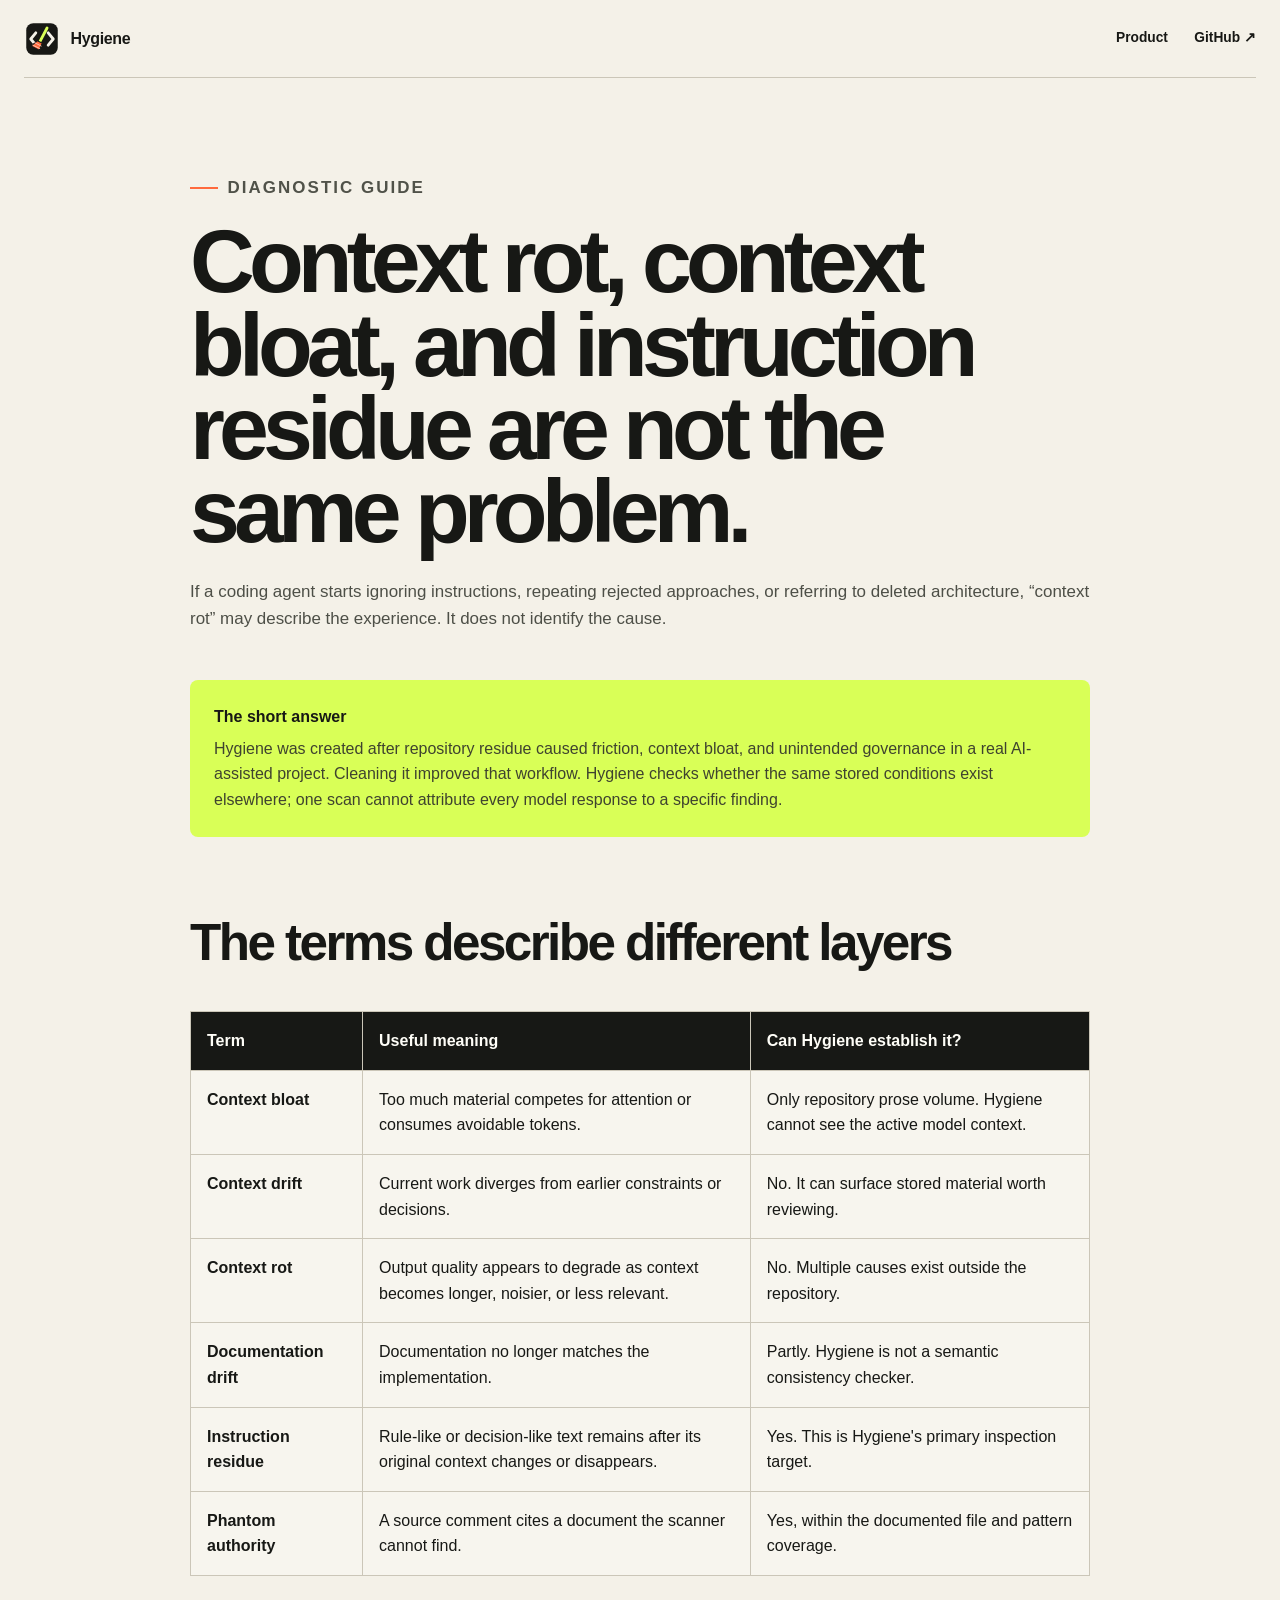
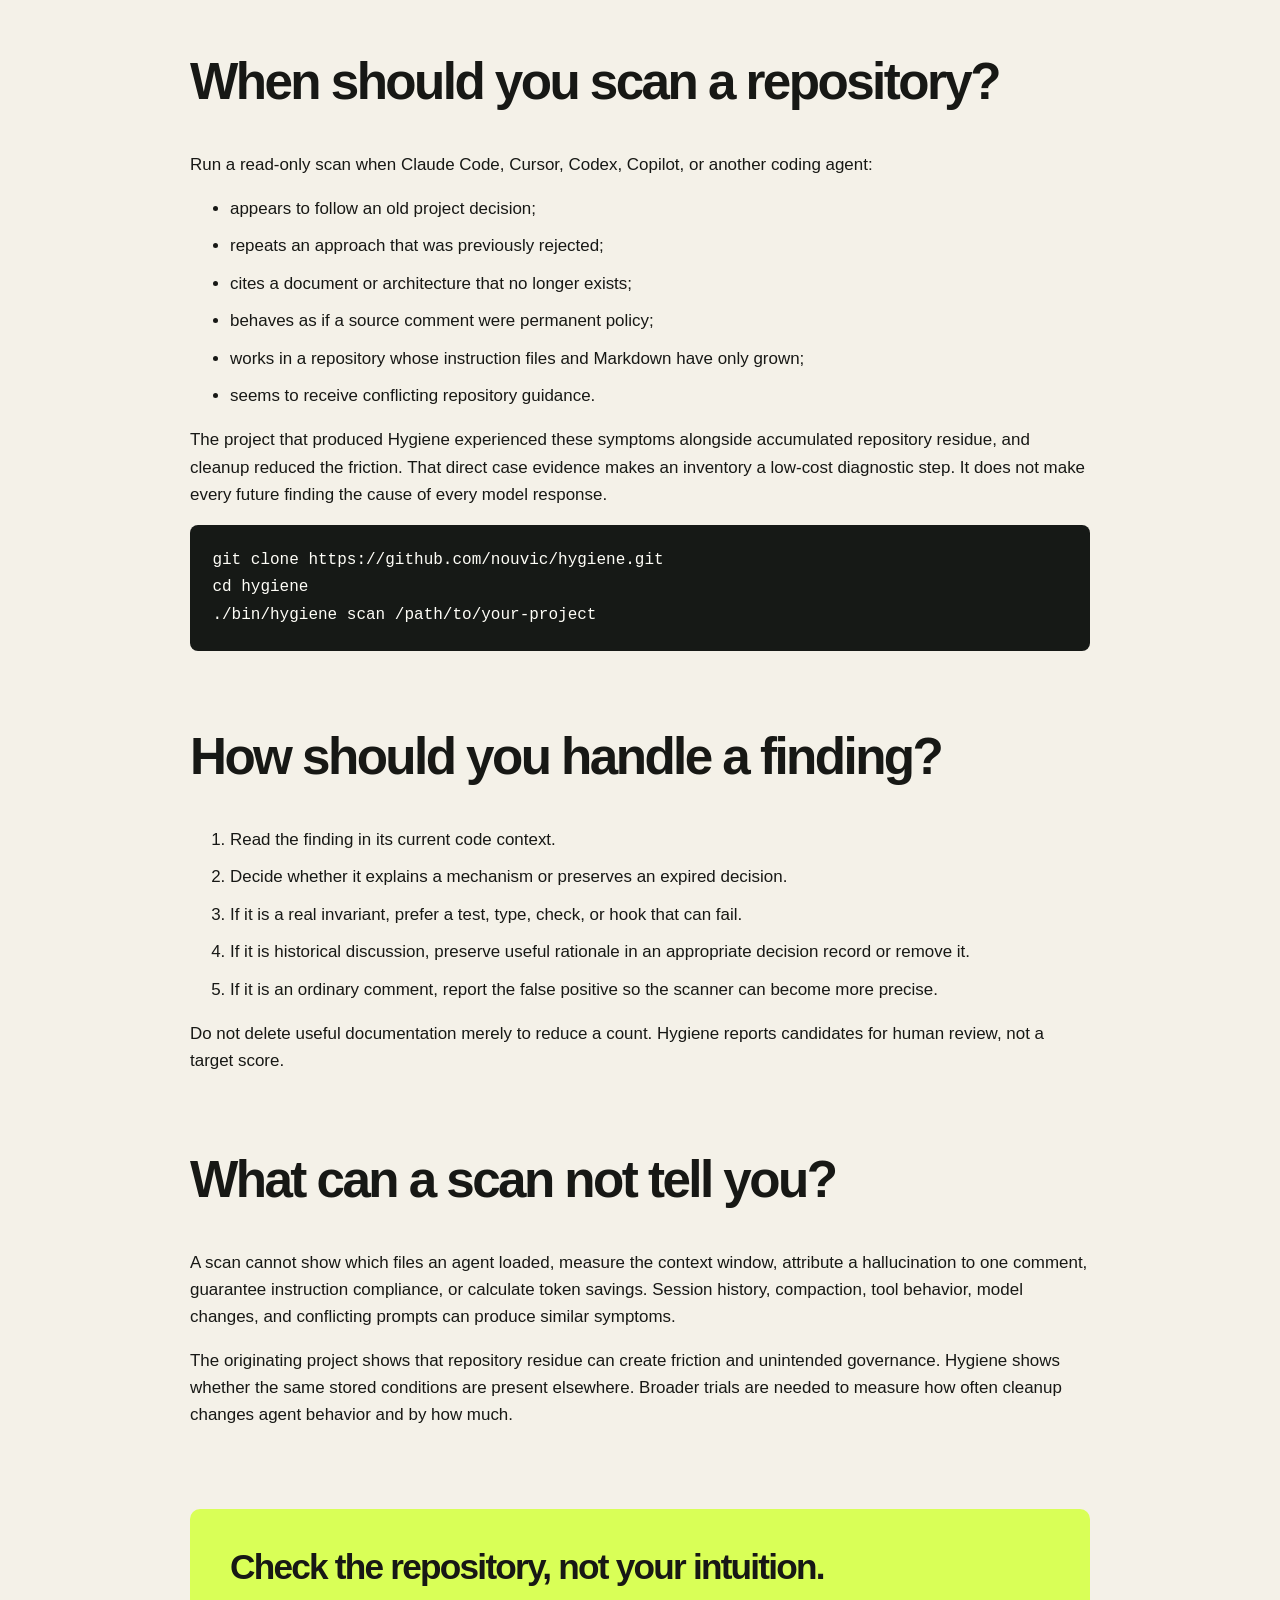
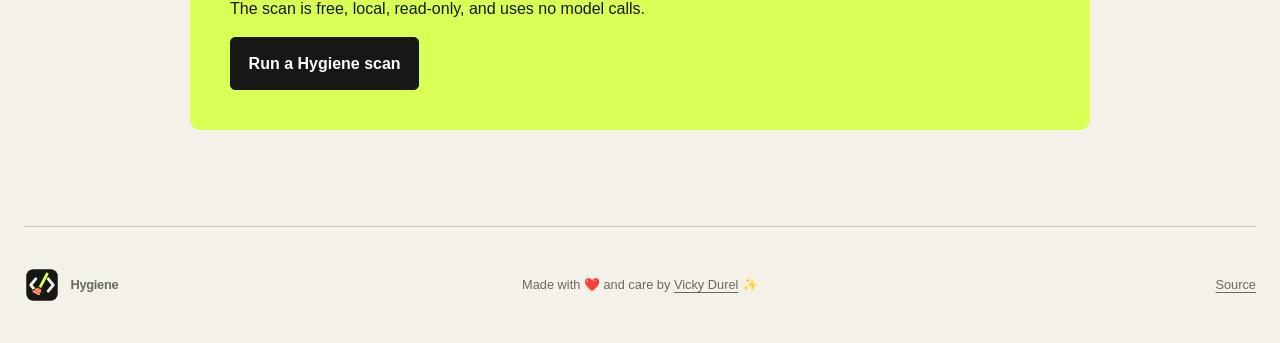
==== guides/context-rot-and-instruction-residue/index.html @ 4d736c56 "feat: publish context rot diagnostic guide" ====
<!doctype html>
<html lang="en">
<head>
  <meta charset="utf-8">
  <meta name="viewport" content="width=device-width, initial-scale=1">
  <title>Context Rot vs Context Bloat vs Instruction Residue | Hygiene</title>
  <meta name="description" content="Learn why an AI coding agent may follow old instructions, how context rot differs from repository instruction residue, and what Hygiene can actually diagnose.">
  <meta name="author" content="Vicky Durel">
  <meta name="robots" content="index, follow, max-image-preview:large, max-snippet:-1">
  <link rel="canonical" href="https://nouvic.github.io/hygiene/guides/context-rot-and-instruction-residue/">
  <link rel="icon" href="../../favicon.svg" type="image/svg+xml">
  <link rel="stylesheet" href="../../styles.css">
  <meta property="og:title" content="Context Rot vs Context Bloat vs Instruction Residue">
  <meta property="og:description" content="A precise diagnostic guide for AI coding agents that ignore instructions, repeat rejected approaches, or refer to deleted architecture.">
  <meta property="og:type" content="article">
  <meta property="og:url" content="https://nouvic.github.io/hygiene/guides/context-rot-and-instruction-residue/">
  <meta property="og:image" content="https://nouvic.github.io/hygiene/og-image.png">
  <script type="application/ld+json">
  {
    "@context": "https://schema.org",
    "@type": "TechArticle",
    "headline": "Context Rot vs Context Bloat vs Instruction Residue",
    "description": "A diagnostic guide for distinguishing active-context problems from stale instructions stored in an AI-assisted repository.",
    "datePublished": "2026-09-29",
    "dateModified": "2026-09-29",
    "author": {"@type": "Person", "name": "Vicky Durel", "url": "https://vickydurel.me/"},
    "publisher": {"@type": "Person", "name": "Vicky Durel"},
    "mainEntityOfPage": "https://nouvic.github.io/hygiene/guides/context-rot-and-instruction-residue/"
  }
  </script>
</head>
<body>
  <a class="skip-link" href="#main">Skip to content</a>
  <header class="site-header">
    <a class="brand" href="../../"><img class="brand-mark" src="../../logo.svg" width="36" height="36" alt=""><span>Hygiene</span></a>
    <nav aria-label="Guide navigation"><a href="../../">Product</a><a href="https://github.com/nouvic/hygiene">GitHub ↗</a></nav>
  </header>
  <main class="guide" id="main">
    <article>
      <p class="eyebrow"><span></span> Diagnostic guide</p>
      <h1>Context rot, context bloat, and instruction residue are not the same problem.</h1>
      <p class="guide-lede">If a coding agent starts ignoring instructions, repeating rejected approaches, or referring to deleted architecture, “context rot” may describe the experience. It does not identify the cause.</p>

      <div class="answer-box"><strong>The short answer</strong><p>Hygiene was created after repository residue caused friction, context bloat, and unintended governance in a real AI-assisted project. Cleaning it improved that workflow. Hygiene checks whether the same stored conditions exist elsewhere; one scan cannot attribute every model response to a specific finding.</p></div>

      <h2>The terms describe different layers</h2>
      <div class="guide-table" role="region" aria-label="Context terminology comparison" tabindex="0">
        <table>
          <thead><tr><th>Term</th><th>Useful meaning</th><th>Can Hygiene establish it?</th></tr></thead>
          <tbody>
            <tr><th>Context bloat</th><td>Too much material competes for attention or consumes avoidable tokens.</td><td>Only repository prose volume. Hygiene cannot see the active model context.</td></tr>
            <tr><th>Context drift</th><td>Current work diverges from earlier constraints or decisions.</td><td>No. It can surface stored material worth reviewing.</td></tr>
            <tr><th>Context rot</th><td>Output quality appears to degrade as context becomes longer, noisier, or less relevant.</td><td>No. Multiple causes exist outside the repository.</td></tr>
            <tr><th>Documentation drift</th><td>Documentation no longer matches the implementation.</td><td>Partly. Hygiene is not a semantic consistency checker.</td></tr>
            <tr><th>Instruction residue</th><td>Rule-like or decision-like text remains after its original context changes or disappears.</td><td>Yes. This is Hygiene's primary inspection target.</td></tr>
            <tr><th>Phantom authority</th><td>A source comment cites a document the scanner cannot find.</td><td>Yes, within the documented file and pattern coverage.</td></tr>
          </tbody>
        </table>
      </div>

      <h2>When should you scan a repository?</h2>
      <p>Run a read-only scan when Claude Code, Cursor, Codex, Copilot, or another coding agent:</p>
      <ul>
        <li>appears to follow an old project decision;</li>
        <li>repeats an approach that was previously rejected;</li>
        <li>cites a document or architecture that no longer exists;</li>
        <li>behaves as if a source comment were permanent policy;</li>
        <li>works in a repository whose instruction files and Markdown have only grown;</li>
        <li>seems to receive conflicting repository guidance.</li>
      </ul>
      <p>The project that produced Hygiene experienced these symptoms alongside accumulated repository residue, and cleanup reduced the friction. That direct case evidence makes an inventory a low-cost diagnostic step. It does not make every future finding the cause of every model response.</p>
      <pre><code>git clone https://github.com/nouvic/hygiene.git
cd hygiene
./bin/hygiene scan /path/to/your-project</code></pre>

      <h2>How should you handle a finding?</h2>
      <ol>
        <li>Read the finding in its current code context.</li>
        <li>Decide whether it explains a mechanism or preserves an expired decision.</li>
        <li>If it is a real invariant, prefer a test, type, check, or hook that can fail.</li>
        <li>If it is historical discussion, preserve useful rationale in an appropriate decision record or remove it.</li>
        <li>If it is an ordinary comment, report the false positive so the scanner can become more precise.</li>
      </ol>
      <p>Do not delete useful documentation merely to reduce a count. Hygiene reports candidates for human review, not a target score.</p>

      <h2>What can a scan not tell you?</h2>
      <p>A scan cannot show which files an agent loaded, measure the context window, attribute a hallucination to one comment, guarantee instruction compliance, or calculate token savings. Session history, compaction, tool behavior, model changes, and conflicting prompts can produce similar symptoms.</p>
      <p>The originating project shows that repository residue can create friction and unintended governance. Hygiene shows whether the same stored conditions are present elsewhere. Broader trials are needed to measure how often cleanup changes agent behavior and by how much.</p>

      <aside class="guide-cta"><h2>Check the repository, not your intuition.</h2><p>The scan is free, local, read-only, and uses no model calls.</p><a class="button primary" href="../../#try-it">Run a Hygiene scan</a></aside>
    </article>
  </main>
  <footer><a class="brand" href="../../"><img class="brand-mark" src="../../logo.svg" width="36" height="36" alt=""><span>Hygiene</span></a><p>Made with ❤️ and care by <a href="https://github.com/nouvic">Vicky Durel</a> ✨</p><p><a href="https://github.com/nouvic/hygiene">Source</a></p></footer>
</body>
</html>
---- styles.css ----
:root {
  --paper: #f4f1e8;
  --paper-deep: #e9e4d7;
  --ink: #171815;
  --muted: #686960;
  --line: #cbc6b8;
  --acid: #d9ff57;
  --acid-deep: #b9e432;
  --orange: #ff6a3d;
  --terminal: #161916;
  --white: #fffef8;
  --max: 1240px;
}

* { box-sizing: border-box; }
html { scroll-behavior: smooth; }
body {
  margin: 0;
  background: var(--paper);
  color: var(--ink);
  font-family: Inter, ui-sans-serif, -apple-system, BlinkMacSystemFont, "Segoe UI", sans-serif;
  font-size: 16px;
  line-height: 1.6;
  text-rendering: optimizeLegibility;
}
a { color: inherit; text-underline-offset: .22em; }
.skip-link { position: fixed; left: 1rem; top: -5rem; z-index: 100; background: var(--ink); color: white; padding: .7rem 1rem; }
.skip-link:focus { top: 1rem; }
.site-header {
  width: min(calc(100% - 3rem), var(--max));
  margin: 0 auto;
  min-height: 78px;
  display: flex;
  align-items: center;
  justify-content: space-between;
  border-bottom: 1px solid var(--line);
}
.brand { display: inline-flex; align-items: center; gap: .65rem; font-weight: 800; text-decoration: none; letter-spacing: -.02em; }
.brand-mark { display: block; width: 36px; height: 36px; border-radius: 8px; }
.beta { padding: .16rem .45rem; border: 1px solid var(--line); border-radius: 99px; color: var(--muted); font-size: .68rem; font-weight: 700; letter-spacing: .08em; text-transform: uppercase; }
nav { display: flex; align-items: center; gap: 1.65rem; font-size: .86rem; font-weight: 650; }
nav a { text-decoration: none; }
.nav-cta { padding: .58rem .85rem; border: 1px solid var(--ink); border-radius: 5px; }

.hero, .section, footer { width: min(calc(100% - 3rem), var(--max)); margin-left: auto; margin-right: auto; }
.hero { min-height: 720px; display: grid; grid-template-columns: 1.03fr .97fr; gap: 6vw; align-items: center; padding: 5.5rem 0 6rem; }
.eyebrow { display: flex; align-items: center; gap: .6rem; margin: 0 0 1.2rem; color: #505249; font-size: .76rem; font-weight: 800; letter-spacing: .12em; text-transform: uppercase; }
.eyebrow span { display: block; width: 28px; height: 2px; background: var(--orange); }
h1, h2, h3, p { margin-top: 0; }
h1 { max-width: 740px; margin-bottom: 1.5rem; font-size: clamp(3.5rem, 6.4vw, 6.75rem); line-height: .93; letter-spacing: -.065em; font-weight: 850; }
.lede { max-width: 660px; color: #4d4f47; font-size: clamp(1.1rem, 1.5vw, 1.35rem); line-height: 1.55; }
.hero-actions { display: flex; flex-wrap: wrap; gap: .8rem; margin: 2rem 0; }
.button { display: inline-flex; align-items: center; justify-content: center; min-height: 50px; padding: .78rem 1.1rem; border: 1px solid var(--ink); border-radius: 5px; font-weight: 800; text-decoration: none; transition: transform .2s, box-shadow .2s, background .2s; }
.button:hover { transform: translateY(-2px); box-shadow: 4px 4px 0 var(--ink); }
.button.primary { background: var(--ink); color: var(--white); }
.button.secondary { background: transparent; }
.trust-row { display: flex; flex-wrap: wrap; gap: .55rem 1.5rem; margin: 2.2rem 0 0; padding: 0; list-style: none; color: var(--muted); font-size: .79rem; font-weight: 700; }
.trust-row li::before { content: "✓"; margin-right: .38rem; color: #597400; }

.terminal-wrap { position: relative; }
.terminal-wrap::before { content: ""; position: absolute; inset: -28px 20px 25px -28px; z-index: -1; background: var(--acid); border-radius: 18px; transform: rotate(-2deg); }
.terminal { overflow: hidden; background: var(--terminal); color: #f1f4e8; border: 1px solid #080908; border-radius: 12px; box-shadow: 0 28px 70px rgba(25,25,18,.22); font-family: ui-monospace, SFMono-Regular, Menlo, Consolas, monospace; font-size: .8rem; }
.terminal-bar { display: flex; align-items: center; gap: .4rem; height: 46px; padding: 0 1rem; background: #222620; border-bottom: 1px solid #343a31; }
.terminal-bar span { width: 10px; height: 10px; border-radius: 99px; background: #6b7165; }
.terminal-bar span:first-child { background: var(--orange); }
.terminal-bar p { margin: 0 auto 0 .6rem; color: #a6ac9e; font-size: .7rem; }
.terminal-body { padding: 1.5rem; }
.terminal-body p { margin-bottom: .55rem; }
.prompt { color: var(--acid); }
.muted { color: #8f9788; }
.finding { margin-top: 1.25rem; padding: 1rem; border-left: 2px solid var(--acid); background: #1d211c; }
.line { color: #d9ded2; }
.tag { display: inline-block; margin-right: .45rem; padding: .12rem .38rem; background: var(--acid); color: #151712; font-size: .64rem; font-weight: 900; }
.tag.warn { background: #ffc254; }
.scan-end { display: flex; justify-content: space-between; gap: 1rem; margin-top: 1.4rem; padding-top: 1rem; border-top: 1px solid #343a31; color: #c4cabd; }
.ok { color: var(--acid); }
.caption { margin: .8rem 0 0; color: var(--muted); font-size: .72rem; }

.section { padding: 7rem 0; border-top: 1px solid var(--line); }
.section-label { margin-bottom: 2rem; color: var(--muted); font-family: ui-monospace, SFMono-Regular, Menlo, monospace; font-size: .72rem; font-weight: 700; letter-spacing: .08em; text-transform: uppercase; }
h2 { font-size: clamp(2.4rem, 4.5vw, 4.8rem); line-height: 1.02; letter-spacing: -.05em; }
.problem-grid { display: grid; grid-template-columns: .9fr 1.1fr; gap: 9vw; }
.body-copy { color: #44463f; font-size: 1.12rem; }
.body-copy p + p { margin-top: 1.25rem; }
.residue-flow { display: grid; grid-template-columns: 1fr auto 1fr auto 1fr; align-items: center; gap: 1.3rem; margin-top: 5rem; }
.residue-flow > div:not(.flow-arrow) { min-height: 190px; padding: 1.4rem; border: 1px solid var(--line); border-radius: 8px; background: rgba(255,255,255,.28); }
.residue-flow span { display: block; margin-bottom: 2.2rem; color: var(--orange); font-family: ui-monospace, SFMono-Regular, Menlo, monospace; font-size: .75rem; }
.residue-flow strong { display: block; margin-bottom: .5rem; font-size: 1.06rem; }
.residue-flow p { margin: 0; color: var(--muted); font-size: .88rem; }
.flow-arrow { color: #77786f; font-size: 1.5rem; }
.symptoms-intro { display: grid; grid-template-columns: .75fr 1.25fr; gap: 8vw; }
.symptoms-intro .section-label { grid-column: 1 / -1; margin-bottom: 0; }
.symptoms-intro h2 { font-size: clamp(2.4rem, 4.2vw, 4.5rem); }
.symptoms-intro > p { color: var(--muted); font-size: 1.12rem; }
.symptom-grid { display: grid; grid-template-columns: 1fr 1fr; margin-top: 3rem; border-top: 1px solid var(--line); border-left: 1px solid var(--line); }
.symptom-grid article { min-height: 190px; padding: 1.5rem; border-right: 1px solid var(--line); border-bottom: 1px solid var(--line); }
.symptom-grid h3 { font-size: 1.1rem; }
.symptom-grid p { color: var(--muted); }
.symptom-grid code { color: #4e6800; font-weight: 700; }
.diagnostic-boundary { margin-top: 2rem; padding: 1.5rem; background: var(--acid); border-radius: 8px; }
.diagnostic-boundary strong { display: block; margin-bottom: .45rem; }
.diagnostic-boundary p { max-width: 900px; color: #3f432f; }
.diagnostic-boundary a { font-weight: 800; }

.signals { display: grid; grid-template-columns: .7fr 1.3fr; gap: 7vw; }
.section-heading { position: sticky; top: 2rem; align-self: start; }
.section-heading p { max-width: 430px; color: var(--muted); }
.signal-grid { display: grid; grid-template-columns: 1fr 1fr; border-top: 1px solid var(--line); border-left: 1px solid var(--line); }
.signal-grid article { min-height: 250px; padding: 1.5rem; border-right: 1px solid var(--line); border-bottom: 1px solid var(--line); }
.signal-no { display: block; margin-bottom: 3rem; color: var(--orange); font-family: ui-monospace, SFMono-Regular, Menlo, monospace; font-size: .7rem; text-transform: uppercase; }
.signal-grid h3 { margin-bottom: .7rem; font-size: 1.17rem; }
.signal-grid p { color: var(--muted); font-size: .9rem; }
.signal-grid .principle { background: var(--acid); }
.principle blockquote { margin: 0 0 1rem; font-size: 1.7rem; font-weight: 850; letter-spacing: -.04em; }
.principle p { color: #383c2b; }

.boundary-card { display: grid; grid-template-columns: .8fr 1.2fr; gap: 8vw; padding: 4rem; background: var(--ink); color: var(--white); border-radius: 12px; }
.boundary-card h2 { margin-bottom: 0; }
.boundary-list > div { display: grid; grid-template-columns: .55fr 1fr; gap: 2rem; padding: 1.2rem 0; border-top: 1px solid #3e413b; }
.boundary-list span { font-weight: 800; }
.boundary-list p { margin: 0; color: #afb2aa; }
.boundary-list code { color: var(--acid); }

.try { display: grid; grid-template-columns: 1.15fr .85fr; gap: 8vw; align-items: center; }
.try-copy > p { max-width: 650px; color: var(--muted); font-size: 1.08rem; }
.command { display: grid; grid-template-columns: 1fr auto; align-items: start; gap: 1rem; margin-top: 2rem; padding: 1.1rem; background: var(--terminal); color: #e9eee1; border-radius: 8px; }
.command code { overflow-x: auto; white-space: nowrap; font-size: .78rem; line-height: 1.8; }
.command button { padding: .45rem .65rem; border: 1px solid #62685d; border-radius: 4px; background: transparent; color: var(--acid); cursor: pointer; font: inherit; font-size: .7rem; font-weight: 800; }
.fine-print { margin-top: .7rem; font-size: .76rem !important; }
.compatibility { margin-top: -.25rem; font-size: .82rem !important; font-weight: 700; }
.feedback-card { padding: 2rem; background: var(--acid); border-radius: 10px; box-shadow: 12px 12px 0 var(--ink); }
.feedback-card h3 { font-size: 1.7rem; line-height: 1.1; letter-spacing: -.035em; }
.feedback-card p:not(.eyebrow) { color: #414531; }
.feedback-card > a { display: block; padding: .8rem 0; border-top: 1px solid rgba(23,24,21,.3); font-weight: 800; text-decoration: none; }

.evidence { background-image: linear-gradient(to right, transparent 49.95%, var(--line) 50%, transparent 50.05%); }
.evidence-grid { display: grid; grid-template-columns: 1fr 1fr; gap: 8vw; }
.evidence-grid h2 { font-size: clamp(2.2rem, 3.7vw, 4rem); }
.evidence-grid p { color: var(--muted); }
.source-links { display: flex; flex-wrap: wrap; gap: 1.4rem; margin-top: 2rem; font-weight: 800; }
.faq { display: grid; grid-template-columns: .75fr 1.25fr; gap: 8vw; }
.faq-intro { position: sticky; top: 2rem; align-self: start; }
.faq-intro > p { max-width: 430px; color: var(--muted); }
.faq-list { border-top: 1px solid var(--line); }
.faq-list article { display: grid; grid-template-columns: .8fr 1.2fr; gap: 2rem; padding: 1.7rem 0; border-bottom: 1px solid var(--line); }
.faq-list h3 { font-size: 1.05rem; }
.faq-list p { margin: 0; color: var(--muted); }
.faq-list code { color: #4e6800; font-weight: 700; }
.origin { display: grid; grid-template-columns: 1fr 1fr; gap: 8vw; background: var(--acid); border-top: 0; border-radius: 12px; padding-left: 4rem; padding-right: 4rem; }
.origin h2 { font-size: clamp(2.2rem, 3.7vw, 4rem); }
.origin-copy { align-self: center; }
.origin-copy p { color: #3f432f; }
.origin-copy a { font-weight: 800; }
.closing { text-align: center; }
.closing .eyebrow, .closing .hero-actions { justify-content: center; }
.closing h2 { font-size: clamp(3rem, 6vw, 6.4rem); }

footer { display: grid; grid-template-columns: 1fr 1fr 1fr; align-items: center; padding: 2.5rem 0; border-top: 1px solid var(--line); color: var(--muted); font-size: .8rem; }
footer p { margin: 0; text-align: center; }
footer p:last-child { text-align: right; }
.guide { width: min(calc(100% - 3rem), 900px); margin: 0 auto; padding: 6rem 0; }
.guide article > h1 { max-width: 880px; font-size: clamp(3.2rem, 7vw, 6.3rem); }
.guide-lede { color: #4d4f47; font-size: 1.3rem; }
.guide article > h2 { margin-top: 5rem; font-size: clamp(2rem, 4vw, 3.4rem); }
.guide article > p, .guide article > ul, .guide article > ol { font-size: 1.06rem; }
.guide li { margin-bottom: .65rem; }
.answer-box { margin: 3rem 0; padding: 1.5rem; background: var(--acid); border-radius: 8px; }
.answer-box p { margin: .4rem 0 0; color: #3f432f; }
.guide-table { overflow-x: auto; }
.guide table { width: 100%; border-collapse: collapse; background: rgba(255,255,255,.25); }
.guide th, .guide td { padding: 1rem; border: 1px solid var(--line); text-align: left; vertical-align: top; }
.guide thead th { background: var(--ink); color: var(--white); }
.guide tbody th { min-width: 160px; }
.guide pre { overflow-x: auto; padding: 1.4rem; background: var(--terminal); color: var(--white); border-radius: 8px; line-height: 1.7; }
.guide-cta { margin-top: 5rem; padding: 2.5rem; background: var(--acid); border-radius: 10px; }
.guide-cta h2 { margin-bottom: .7rem; font-size: 2.2rem; }

@media (max-width: 900px) {
  nav > a:not(.nav-cta) { display: none; }
  .hero { grid-template-columns: 1fr; min-height: auto; gap: 5rem; }
  .terminal-wrap { max-width: 650px; }
  .problem-grid, .signals, .try, .evidence-grid, .boundary-card, .faq, .origin { grid-template-columns: 1fr; }
  .symptoms-intro { grid-template-columns: 1fr; }
  .section-heading, .faq-intro { position: static; }
  .residue-flow { grid-template-columns: 1fr; }
  .flow-arrow { transform: rotate(90deg); justify-self: center; }
  .boundary-card { padding: 2.5rem; }
  .evidence { background-image: none; }
}

@media (max-width: 600px) {
  .site-header, .hero, .section, footer { width: min(calc(100% - 2rem), var(--max)); }
  .site-header { min-height: 68px; }
  .beta { display: none; }
  .nav-cta { padding: .5rem .65rem; font-size: .75rem; }
  .hero { padding-top: 4rem; }
  h1 { font-size: clamp(3rem, 15vw, 4.5rem); }
  .section { padding: 5rem 0; }
  .signal-grid { grid-template-columns: 1fr; }
  .symptom-grid { grid-template-columns: 1fr; }
  .signal-grid article { min-height: 210px; }
  .boundary-card { padding: 1.5rem; }
  .faq-list article { grid-template-columns: 1fr; gap: .4rem; }
  .origin { padding-left: 1.5rem; padding-right: 1.5rem; }
  .boundary-list > div { grid-template-columns: 1fr; gap: .4rem; }
  .command { grid-template-columns: 1fr; }
  footer { grid-template-columns: 1fr; gap: 1rem; text-align: left; }
  footer p, footer p:last-child { text-align: left; }
}

@media (prefers-reduced-motion: reduce) {
  html { scroll-behavior: auto; }
  *, *::before, *::after { transition-duration: .01ms !important; }
}
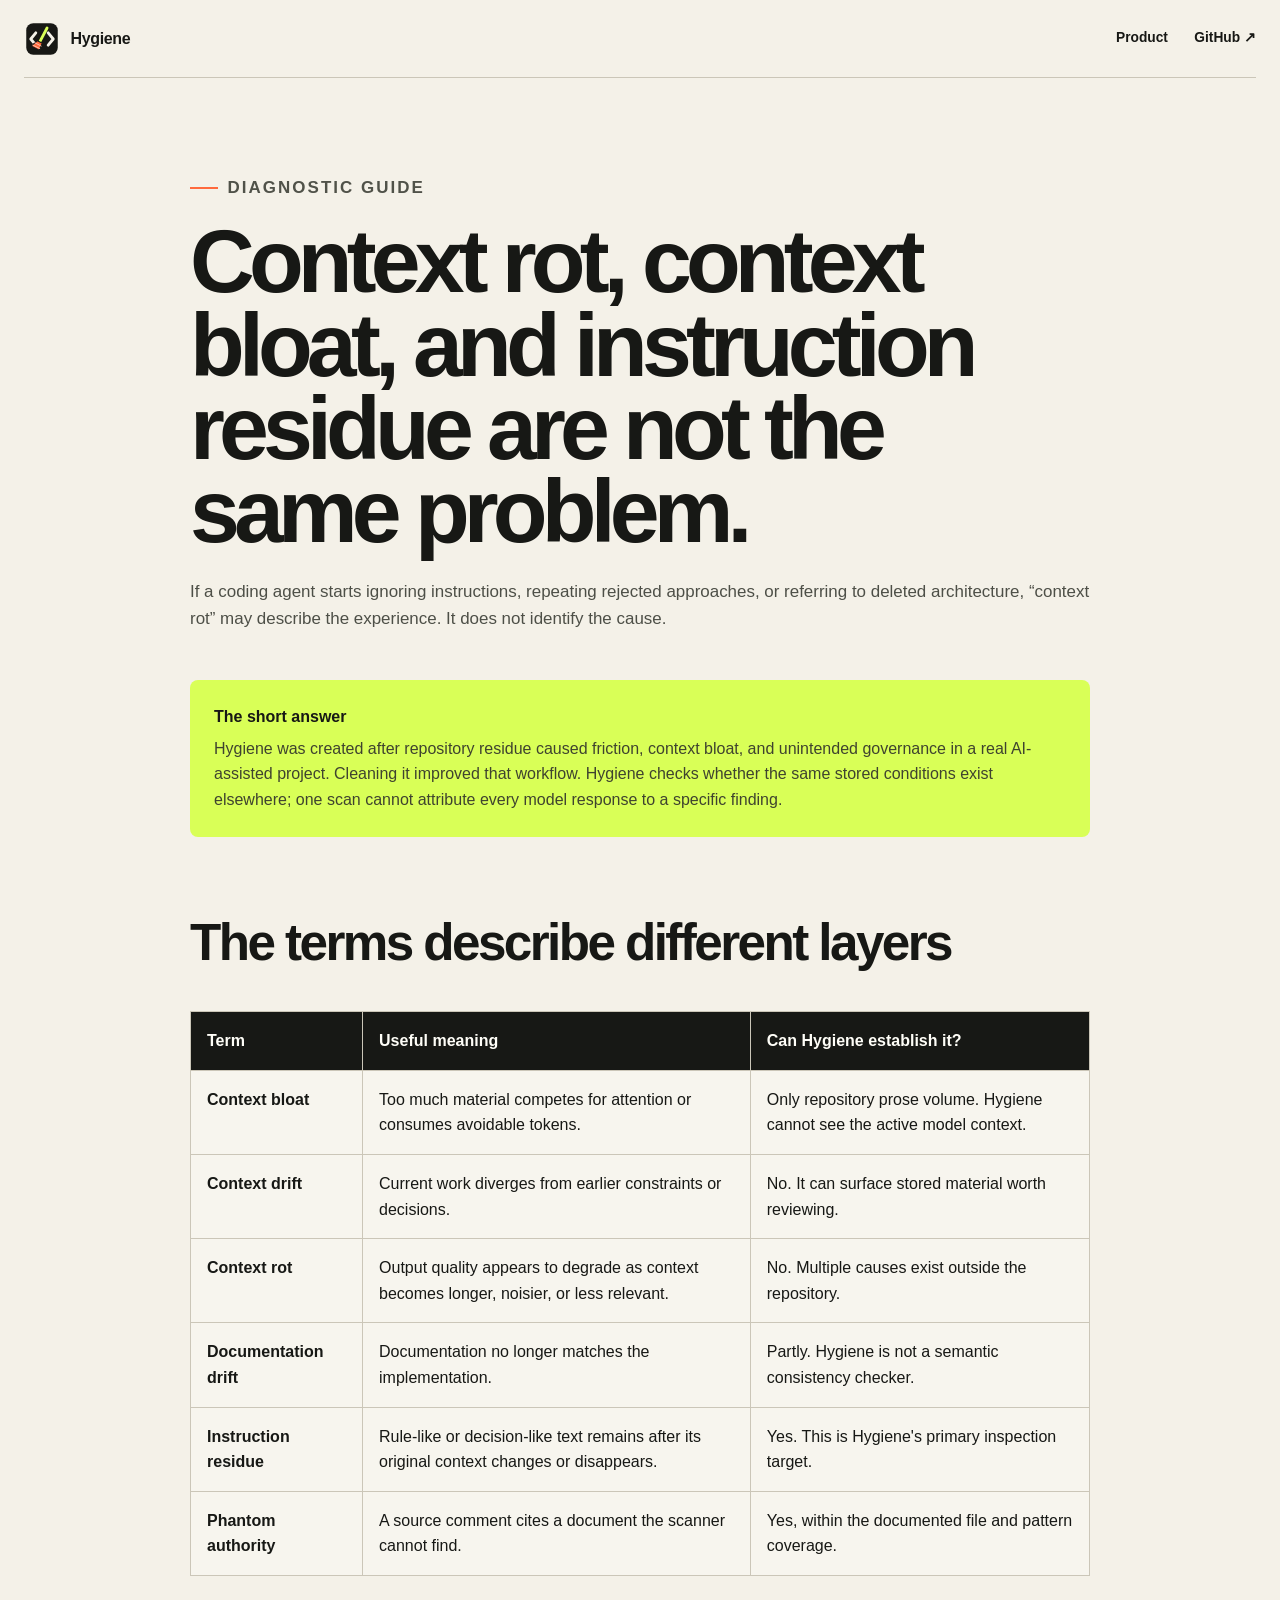
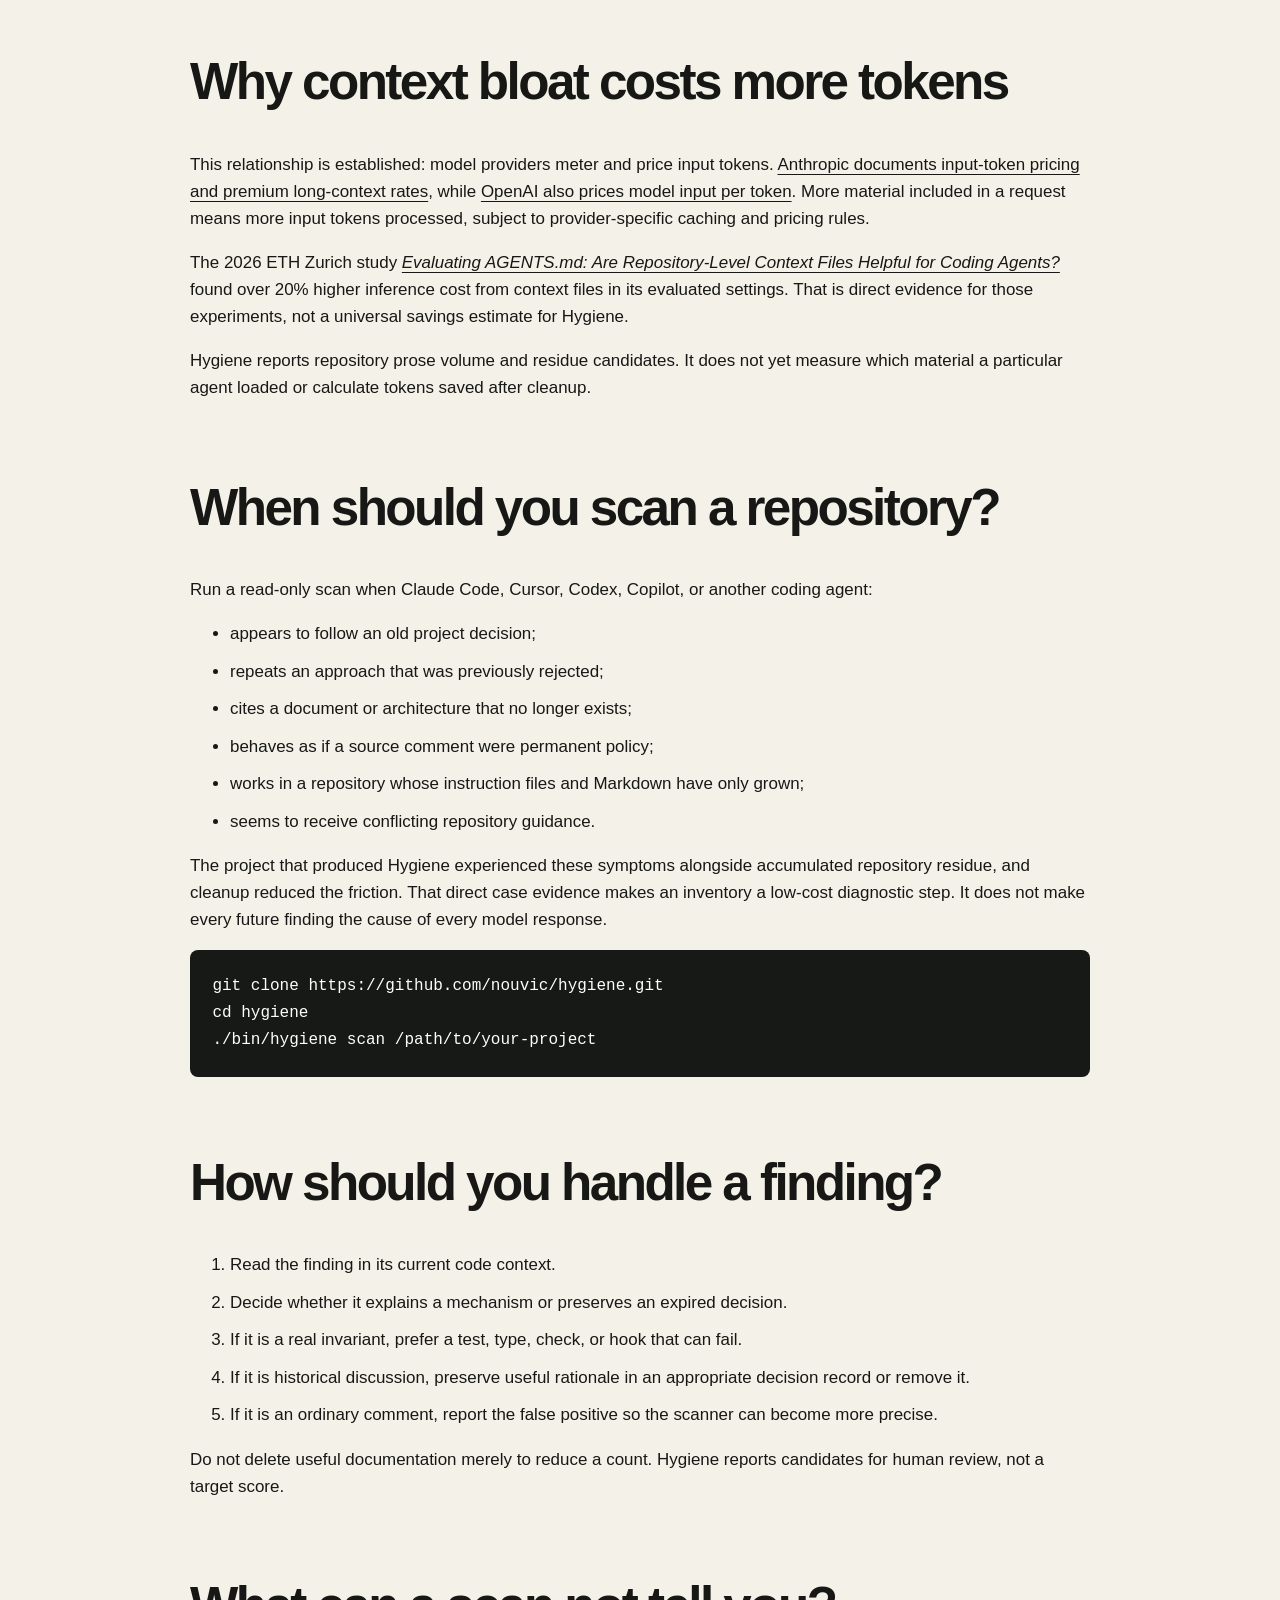
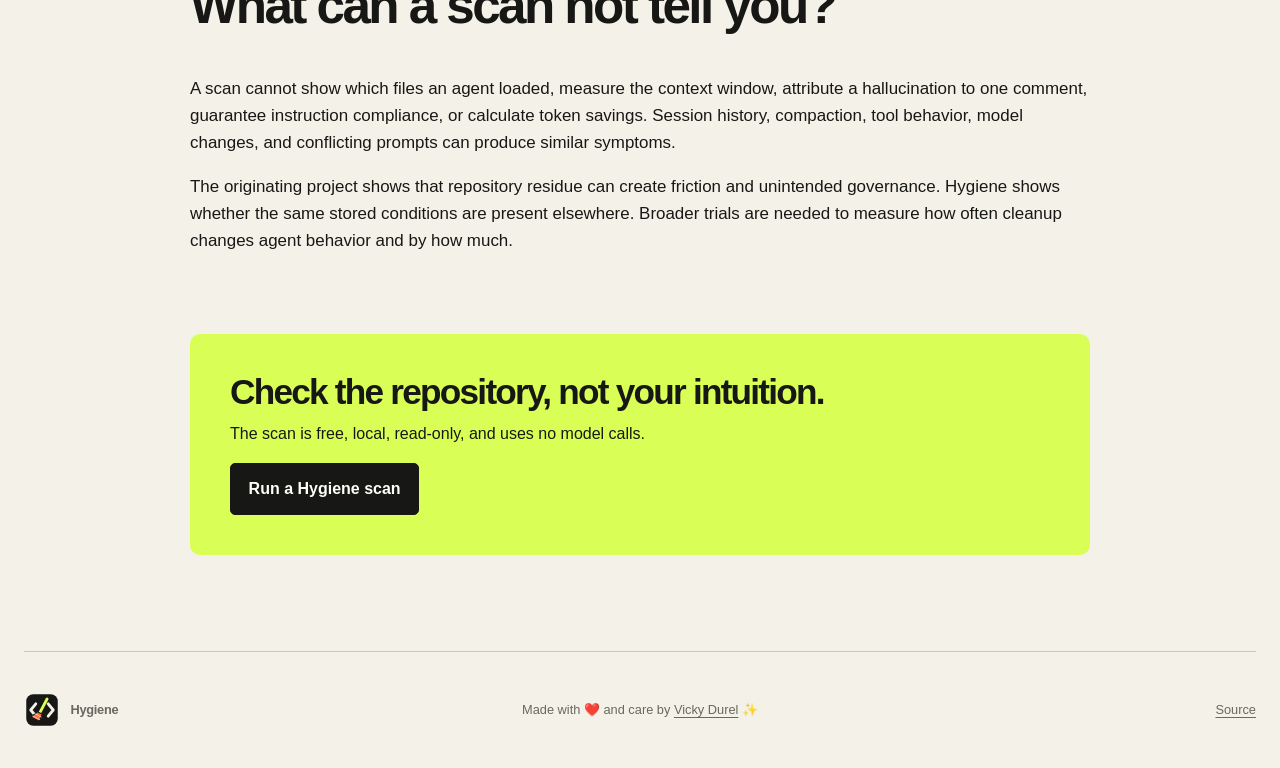
==== commit 8a27ded0: "docs: cite context bloat token costs" ====
--- a/guides/context-rot-and-instruction-residue/index.html
+++ b/guides/context-rot-and-instruction-residue/index.html
@@ -58,6 +58,11 @@
         </table>
       </div>
 
+      <h2>Why context bloat costs more tokens</h2>
+      <p>This relationship is established: model providers meter and price input tokens. <a href="https://docs.anthropic.com/en/docs/about-claude/pricing">Anthropic documents input-token pricing and premium long-context rates</a>, while <a href="https://platform.openai.com/pricing">OpenAI also prices model input per token</a>. More material included in a request means more input tokens processed, subject to provider-specific caching and pricing rules.</p>
+      <p>The 2026 ETH Zurich study <a href="https://arxiv.org/abs/2602.11988"><cite>Evaluating AGENTS.md: Are Repository-Level Context Files Helpful for Coding Agents?</cite></a> found over 20% higher inference cost from context files in its evaluated settings. That is direct evidence for those experiments, not a universal savings estimate for Hygiene.</p>
+      <p>Hygiene reports repository prose volume and residue candidates. It does not yet measure which material a particular agent loaded or calculate tokens saved after cleanup.</p>
+
       <h2>When should you scan a repository?</h2>
       <p>Run a read-only scan when Claude Code, Cursor, Codex, Copilot, or another coding agent:</p>
       <ul>
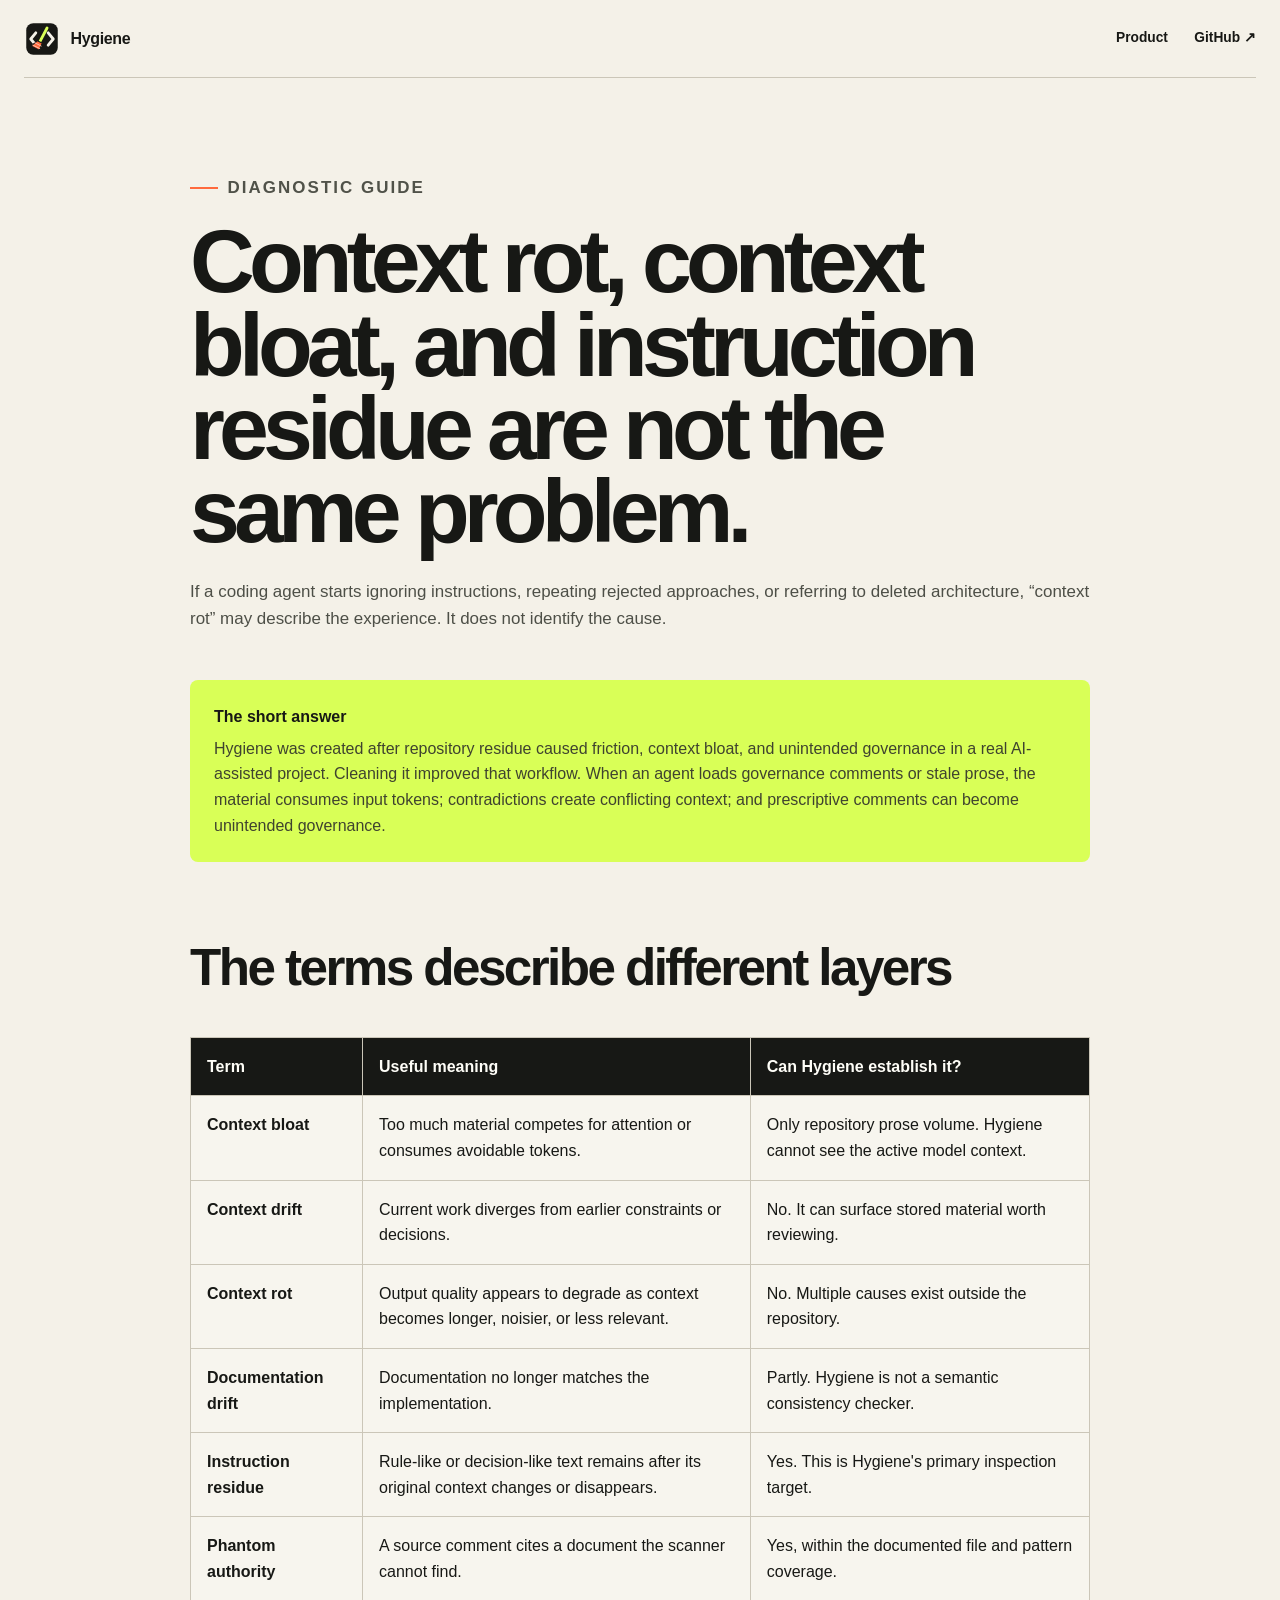
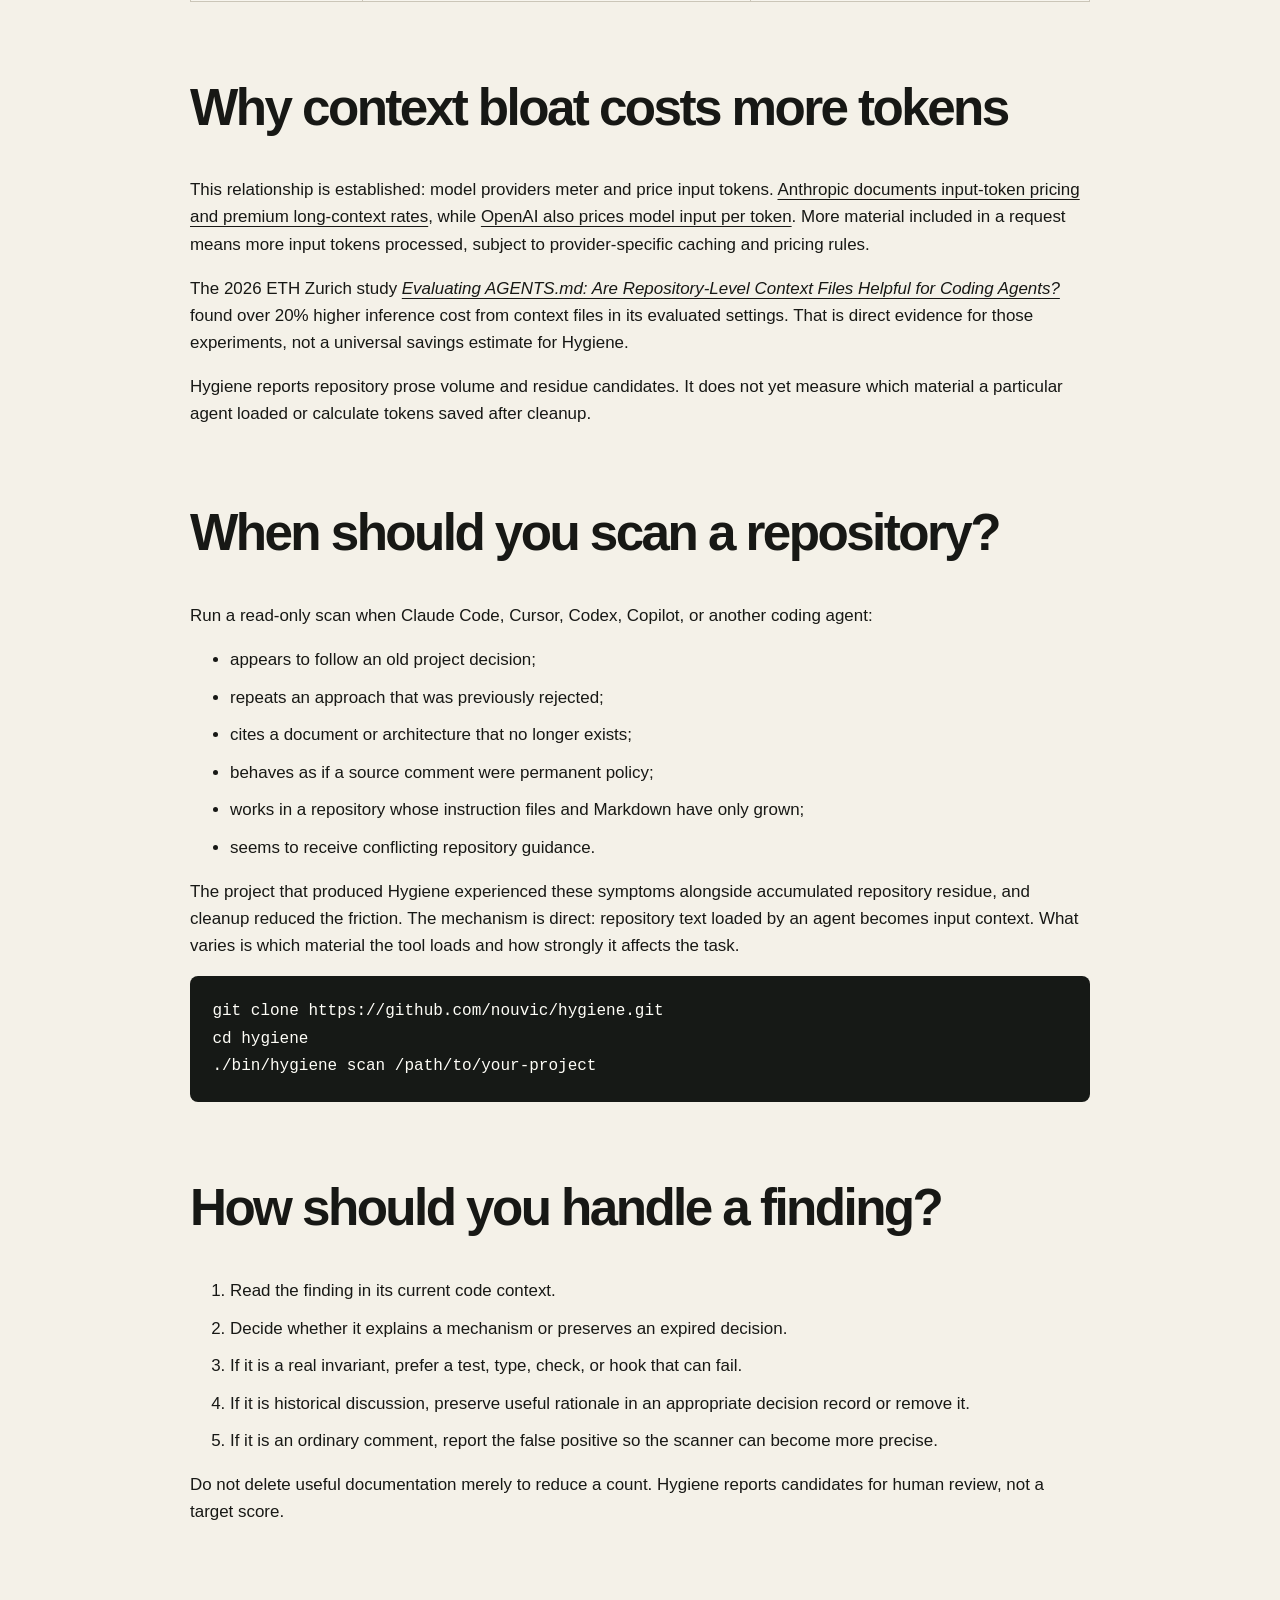
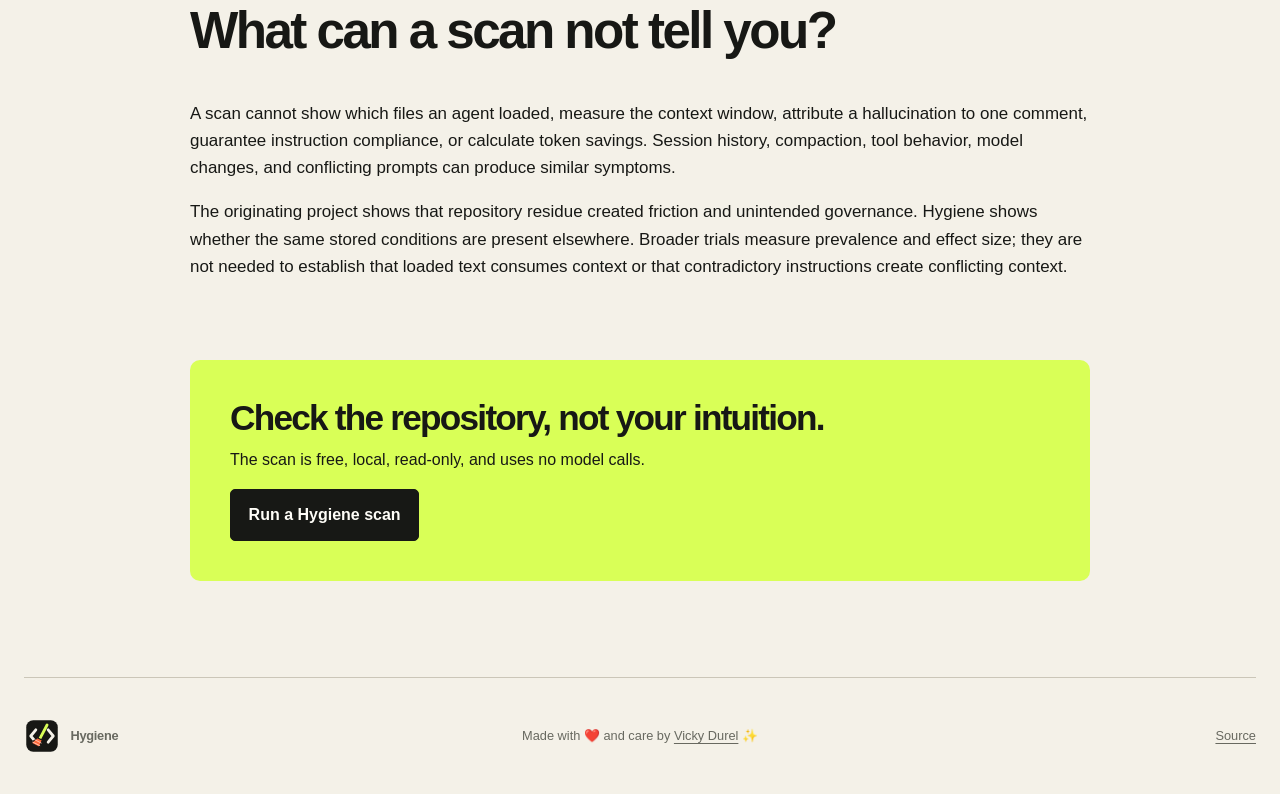
==== commit 91940b48: "docs: clarify repository context mechanism" ====
--- a/guides/context-rot-and-instruction-residue/index.html
+++ b/guides/context-rot-and-instruction-residue/index.html
@@ -41,7 +41,7 @@
       <h1>Context rot, context bloat, and instruction residue are not the same problem.</h1>
       <p class="guide-lede">If a coding agent starts ignoring instructions, repeating rejected approaches, or referring to deleted architecture, “context rot” may describe the experience. It does not identify the cause.</p>
 
-      <div class="answer-box"><strong>The short answer</strong><p>Hygiene was created after repository residue caused friction, context bloat, and unintended governance in a real AI-assisted project. Cleaning it improved that workflow. Hygiene checks whether the same stored conditions exist elsewhere; one scan cannot attribute every model response to a specific finding.</p></div>
+      <div class="answer-box"><strong>The short answer</strong><p>Hygiene was created after repository residue caused friction, context bloat, and unintended governance in a real AI-assisted project. Cleaning it improved that workflow. When an agent loads governance comments or stale prose, the material consumes input tokens; contradictions create conflicting context; and prescriptive comments can become unintended governance.</p></div>
 
       <h2>The terms describe different layers</h2>
       <div class="guide-table" role="region" aria-label="Context terminology comparison" tabindex="0">
@@ -73,7 +73,7 @@
         <li>works in a repository whose instruction files and Markdown have only grown;</li>
         <li>seems to receive conflicting repository guidance.</li>
       </ul>
-      <p>The project that produced Hygiene experienced these symptoms alongside accumulated repository residue, and cleanup reduced the friction. That direct case evidence makes an inventory a low-cost diagnostic step. It does not make every future finding the cause of every model response.</p>
+      <p>The project that produced Hygiene experienced these symptoms alongside accumulated repository residue, and cleanup reduced the friction. The mechanism is direct: repository text loaded by an agent becomes input context. What varies is which material the tool loads and how strongly it affects the task.</p>
       <pre><code>git clone https://github.com/nouvic/hygiene.git
 cd hygiene
 ./bin/hygiene scan /path/to/your-project</code></pre>
@@ -90,7 +90,7 @@
 
       <h2>What can a scan not tell you?</h2>
       <p>A scan cannot show which files an agent loaded, measure the context window, attribute a hallucination to one comment, guarantee instruction compliance, or calculate token savings. Session history, compaction, tool behavior, model changes, and conflicting prompts can produce similar symptoms.</p>
-      <p>The originating project shows that repository residue can create friction and unintended governance. Hygiene shows whether the same stored conditions are present elsewhere. Broader trials are needed to measure how often cleanup changes agent behavior and by how much.</p>
+      <p>The originating project shows that repository residue created friction and unintended governance. Hygiene shows whether the same stored conditions are present elsewhere. Broader trials measure prevalence and effect size; they are not needed to establish that loaded text consumes context or that contradictory instructions create conflicting context.</p>
 
       <aside class="guide-cta"><h2>Check the repository, not your intuition.</h2><p>The scan is free, local, read-only, and uses no model calls.</p><a class="button primary" href="../../#try-it">Run a Hygiene scan</a></aside>
     </article>
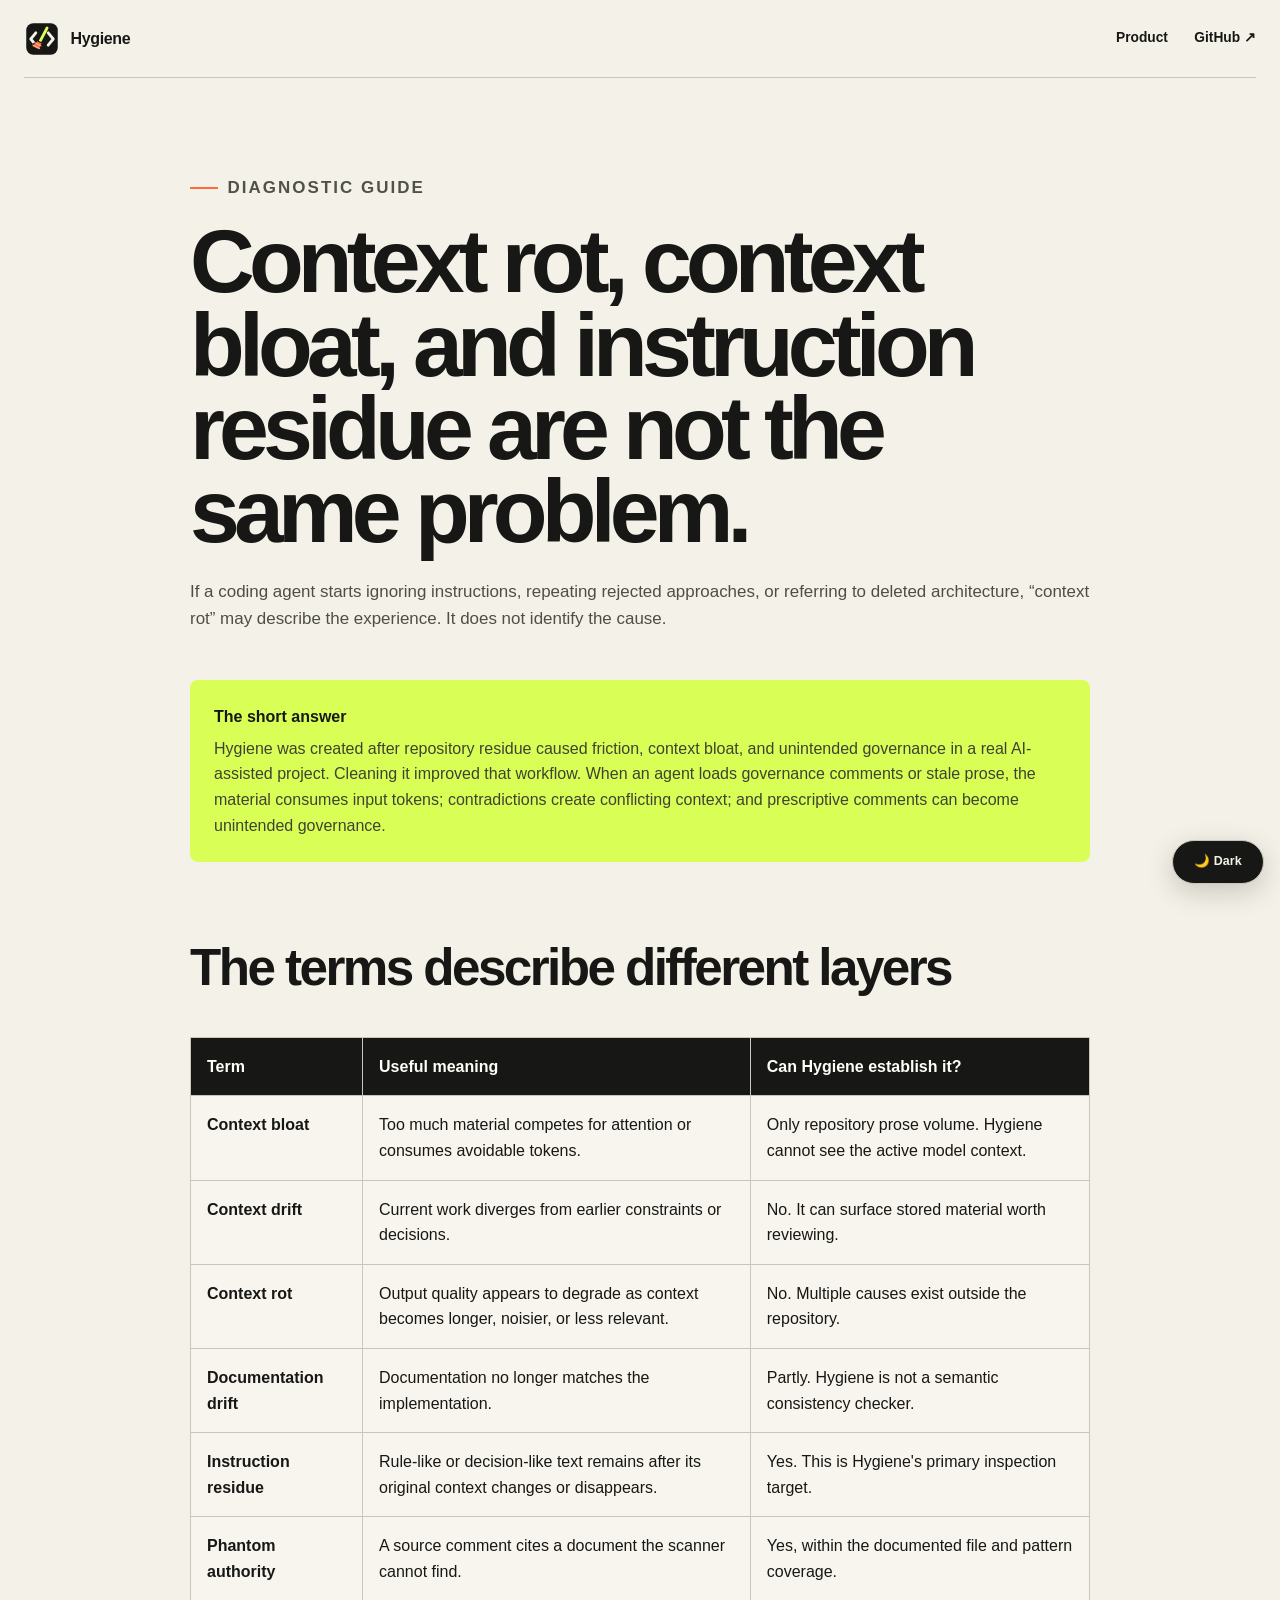
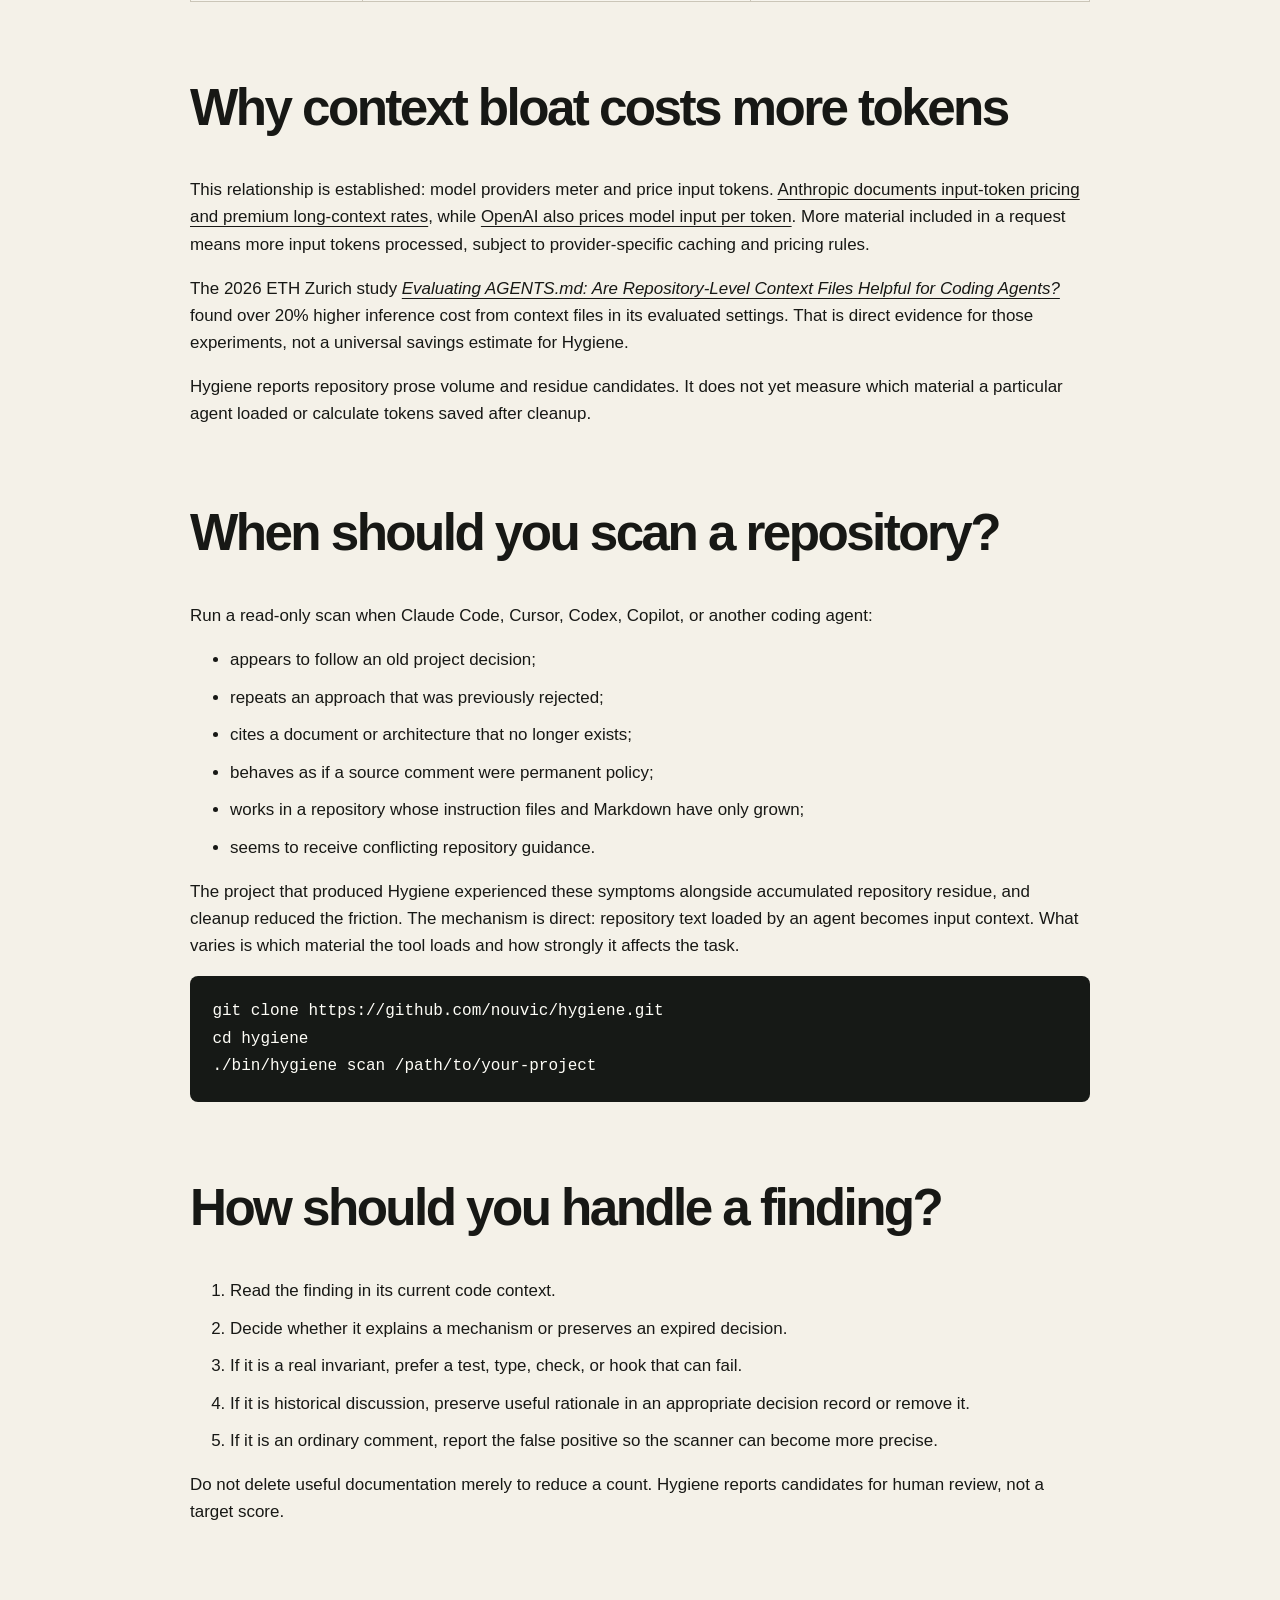
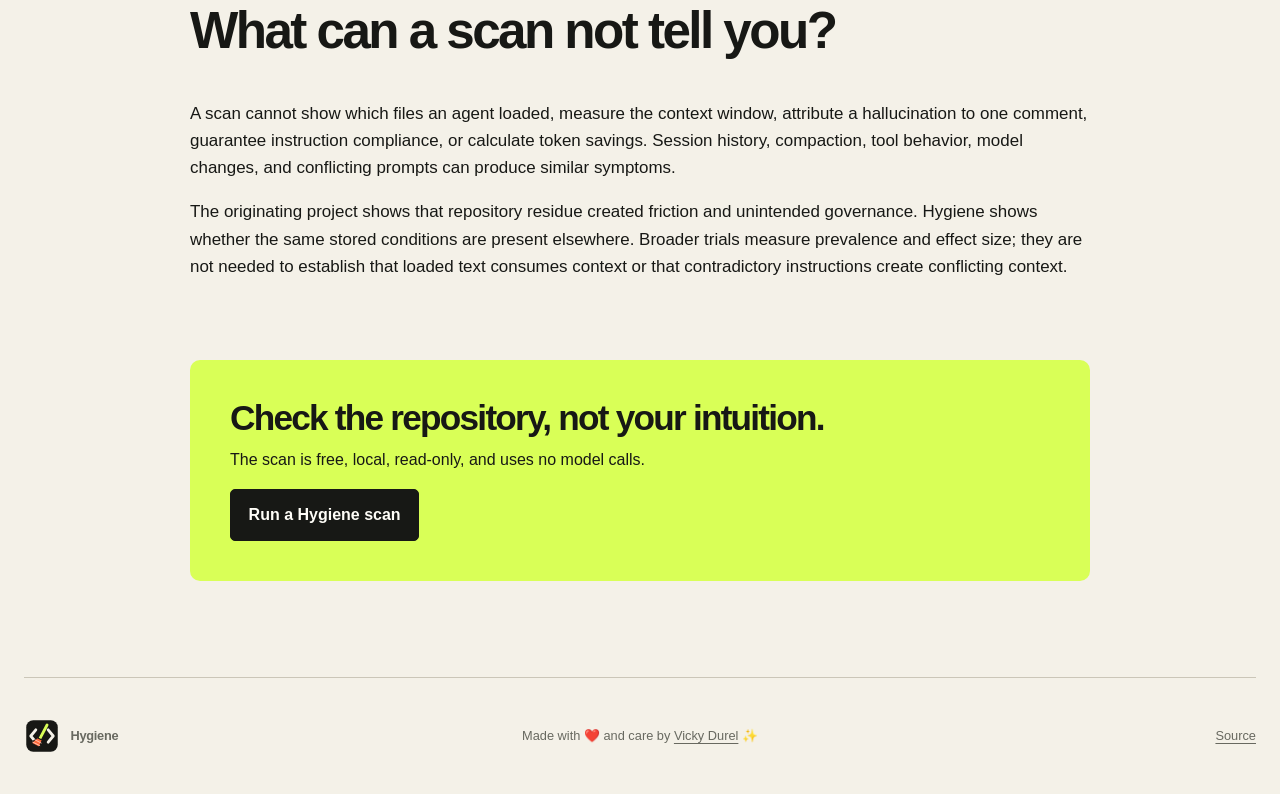
==== commit ce9bfb91: "feat: add persistent light and dark themes" ====
--- a/guides/context-rot-and-instruction-residue/index.html
+++ b/guides/context-rot-and-instruction-residue/index.html
@@ -7,6 +7,15 @@
   <meta name="description" content="Learn why an AI coding agent may follow old instructions, how context rot differs from repository instruction residue, and what Hygiene can actually diagnose.">
   <meta name="author" content="Vicky Durel">
   <meta name="robots" content="index, follow, max-image-preview:large, max-snippet:-1">
+  <meta name="theme-color" content="#171815">
+  <meta name="color-scheme" content="light dark">
+  <script>
+    try {
+      const savedTheme = localStorage.getItem('hygiene-theme');
+      const preferredTheme = matchMedia('(prefers-color-scheme: dark)').matches ? 'dark' : 'light';
+      document.documentElement.dataset.theme = savedTheme || preferredTheme;
+    } catch (_) {}
+  </script>
   <link rel="canonical" href="https://nouvic.github.io/hygiene/guides/context-rot-and-instruction-residue/">
   <link rel="icon" href="../../favicon.svg" type="image/svg+xml">
   <link rel="stylesheet" href="../../styles.css">
@@ -96,5 +105,6 @@
     </article>
   </main>
   <footer><a class="brand" href="../../"><img class="brand-mark" src="../../logo.svg" width="36" height="36" alt=""><span>Hygiene</span></a><p>Made with ❤️ and care by <a href="https://github.com/nouvic">Vicky Durel</a> ✨</p><p><a href="https://github.com/nouvic/hygiene">Source</a></p></footer>
+  <script src="../../script.js"></script>
 </body>
 </html>
--- a/styles.css
+++ b/styles.css
@@ -12,6 +12,18 @@
   --max: 1240px;
 }
 
+html[data-theme="dark"] {
+  --paper: #11130f;
+  --paper-deep: #191c16;
+  --ink: #f2f0e7;
+  --muted: #b1b5aa;
+  --line: #3a3e35;
+  --acid: #cffa52;
+  --acid-deep: #a8d52f;
+  --orange: #ff7a52;
+  --terminal: #080a07;
+}
+
 * { box-sizing: border-box; }
 html { scroll-behavior: smooth; }
 body {
@@ -23,6 +35,25 @@
   line-height: 1.6;
   text-rendering: optimizeLegibility;
 }
+.theme-toggle {
+  position: fixed;
+  right: max(1rem, env(safe-area-inset-right));
+  bottom: max(1rem, env(safe-area-inset-bottom));
+  z-index: 90;
+  min-width: 92px;
+  padding: .68rem .82rem;
+  border: 1px solid var(--line);
+  border-radius: 999px;
+  background: var(--ink);
+  color: var(--paper);
+  box-shadow: 0 8px 28px rgba(0,0,0,.18);
+  cursor: pointer;
+  font: inherit;
+  font-size: .78rem;
+  font-weight: 800;
+}
+.theme-toggle:hover { transform: translateY(-2px); }
+.theme-toggle:focus-visible { outline: 3px solid var(--orange); outline-offset: 3px; }
 a { color: inherit; text-underline-offset: .22em; }
 .skip-link { position: fixed; left: 1rem; top: -5rem; z-index: 100; background: var(--ink); color: white; padding: .7rem 1rem; }
 .skip-link:focus { top: 1rem; }
@@ -175,6 +206,25 @@
 .guide-cta { margin-top: 5rem; padding: 2.5rem; background: var(--acid); border-radius: 10px; }
 .guide-cta h2 { margin-bottom: .7rem; font-size: 2.2rem; }
 
+html[data-theme="dark"] .eyebrow,
+html[data-theme="dark"] .lede,
+html[data-theme="dark"] .body-copy,
+html[data-theme="dark"] .flow-arrow,
+html[data-theme="dark"] .guide-lede { color: #c3c7bc; }
+html[data-theme="dark"] .residue-flow > div:not(.flow-arrow),
+html[data-theme="dark"] .guide table { background: rgba(255,255,255,.035); }
+html[data-theme="dark"] .boundary-card { background: #080a07; }
+html[data-theme="dark"] .button.primary { background: var(--acid); color: #171815; border-color: var(--acid); }
+html[data-theme="dark"] .symptom-grid code,
+html[data-theme="dark"] .faq-list code { color: var(--acid); }
+html[data-theme="dark"] .diagnostic-boundary,
+html[data-theme="dark"] .signal-grid .principle,
+html[data-theme="dark"] .feedback-card,
+html[data-theme="dark"] .origin,
+html[data-theme="dark"] .answer-box,
+html[data-theme="dark"] .guide-cta { color: #171815; }
+html[data-theme="dark"] .guide thead th { background: var(--acid); color: #171815; }
+
 @media (max-width: 900px) {
   nav > a:not(.nav-cta) { display: none; }
   .hero { grid-template-columns: 1fr; min-height: auto; gap: 5rem; }
